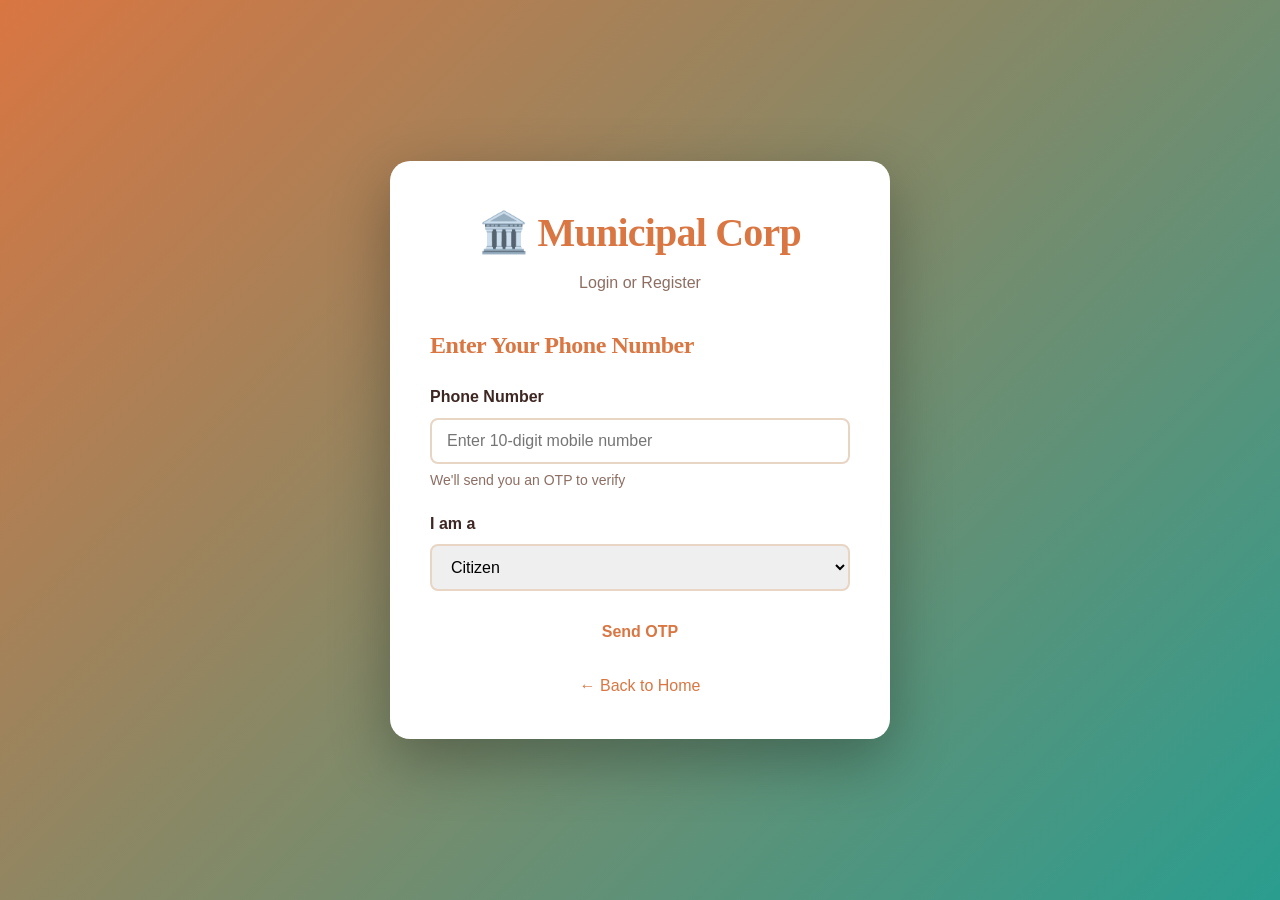
==== src/main/resources/static/contact-leader.html @ 9b00e2b2 "first commit" ====
<!DOCTYPE html>
<html lang="en">
<head>
    <meta charset="UTF-8">
    <meta name="viewport" content="width=device-width, initial-scale=1.0">
    <title>Contact Your Ward Officer - Municipal Corporation</title>
    <link rel="stylesheet" href="css/styles.css">
</head>
<body>
    <nav class="navbar">
        <div class="nav-container">
            <div class="nav-brand">
                <h2>🏛️ Municipal Corp</h2>
            </div>
            <div class="nav-menu">
                <span id="userName" class="user-name"></span>
                <button onclick="logout()" class="btn btn-secondary btn-sm">Logout</button>
            </div>
        </div>
    </nav>

    <div class="dashboard-container">
        <aside class="sidebar">
            <ul class="sidebar-menu">
                <li><a href="dashboard.html">📊 Dashboard</a></li>
                <li><a href="create-ticket.html">➕ New Complaint</a></li>
                <li><a href="my-tickets.html">📋 My Complaints</a></li>
                <li class="active"><a href="contact-leader.html">📞 Contact Ward Officer</a></li>
                <li><a href="profile.html">👤 Profile</a></li>
            </ul>
        </aside>

        <main class="main-content">
            <div class="contact-leader-container">
                <h1>Your Ward Officer</h1>
                
                <div id="leaderInfo" class="section">
                    <div class="loading">Loading ward officer information...</div>
                </div>
            </div>
        </main>
    </div>

    <!-- Alert Messages -->
    <div id="alertContainer"></div>

    <script src="js/common.js"></script>
    <script src="js/contact-leader.js"></script>
</body>
</html>
---- src/main/resources/static/css/styles.css ----
/* Global Variables - Rajasthan Inspired Theme */
:root {
    --primary-color: #D97642;        /* Warm terracotta/saffron */
    --secondary-color: #2A9D8F;      /* Teal/turquoise */
    --accent-color: #C9A961;         /* Golden ochre */
    --success-color: #2E7D32;        /* Warm green */
    --danger-color: #C62828;         /* Warm red */
    --warning-color: #F57C00;        /* Warm orange */
    --info-color: #0277BD;           /* Warm blue */
    --light-bg: #FFF8F0;             /* Warm ivory/cream */
    --border-color: #E8D5C4;         /* Warm beige */
    --text-color: #3E2723;           /* Warm dark brown */
    --text-muted: #8D6E63;           /* Warm brown */
    --card-shadow: 0 4px 12px rgba(217, 118, 66, 0.08);
    --hover-shadow: 0 8px 24px rgba(217, 118, 66, 0.12);
}

/* Reset & Base Styles */
* {
    margin: 0;
    padding: 0;
    box-sizing: border-box;
}

body {
    font-family: 'Segoe UI', 'Inter', -apple-system, BlinkMacSystemFont, sans-serif;
    line-height: 1.6;
    color: var(--text-color);
    background: var(--light-bg);
}

h1, h2, h3, h4, h5, h6 {
    font-family: 'Georgia', 'Merriweather', serif;
    font-weight: 600;
    letter-spacing: -0.02em;
}

/* Container */
.container {
    max-width: 1400px;
    margin: 0 auto;
}

/* Hero Section - Rajasthan Inspired */
.hero {
    background: linear-gradient(135deg, var(--primary-color) 0%, var(--secondary-color) 100%);
    color: white;
    padding: 80px 20px;
    text-align: center;
    border-radius: 0 0 30px 30px;
    position: relative;
    overflow: hidden;
}

.hero::before {
    content: '';
    position: absolute;
    top: 0;
    left: 0;
    right: 0;
    bottom: 0;
    background: repeating-linear-gradient(
        45deg,
        transparent,
        transparent 10px,
        rgba(255, 255, 255, 0.02) 10px,
        rgba(255, 255, 255, 0.02) 20px
    );
    pointer-events: none;
}

.hero-content {
    position: relative;
    z-index: 1;
}

.hero-content h1 {
    font-size: 3em;
    margin-bottom: 10px;
}

.hero-content h2 {
    font-size: 1.8em;
    font-weight: 300;
    margin-bottom: 10px;
}

.tagline {
    font-size: 1.2em;
    margin-bottom: 30px;
    opacity: 0.9;
}

.hero-actions {
    display: flex;
    gap: 15px;
    justify-content: center;
    flex-wrap: wrap;
}

/* Buttons */
.btn {
    display: inline-block;
    padding: 12px 30px;
    border-radius: 8px;
    text-decoration: none;
    font-weight: 600;
    transition: all 0.3s;
    border: none;
    cursor: pointer;
    font-size: 16px;
}

.btn-primary {
    background: white;
    color: var(--primary-color);
}

.btn-primary:hover {
    transform: translateY(-2px);
    box-shadow: 0 5px 15px rgba(0, 0, 0, 0.2);
}

/* Enhanced Add News Button - Rajasthan Style */
.btn-add-news {
    padding: 14px 35px !important;
    font-size: 1.1em !important;
    background: linear-gradient(135deg, var(--primary-color) 0%, var(--accent-color) 100%) !important;
    color: white !important;
    border: none !important;
    box-shadow: 0 4px 12px rgba(217, 118, 66, 0.3);
    transition: all 0.3s ease;
    display: inline-flex !important;
    align-items: center;
    gap: 8px;
    border-radius: 10px;
}

.btn-add-news:hover {
    transform: translateY(-3px) scale(1.05);
    box-shadow: 0 8px 20px rgba(217, 118, 66, 0.4);
    background: linear-gradient(135deg, var(--accent-color) 0%, var(--primary-color) 100%) !important;
}

.btn-add-news:active {
    transform: translateY(-1px);
}

.btn-secondary {
    background: white;
    color: var(--primary-color);
    border: 2px solid var(--primary-color);
}

.btn-secondary:hover {
    background: var(--primary-color);
    color: white;
}

.btn-block {
    width: 100%;
}

.btn-large {
    padding: 15px 40px;
    font-size: 18px;
}

.btn-sm {
    padding: 8px 16px;
    font-size: 14px;
}

/* Features Section */
.features {
    padding: 60px 20px;
    background: white;
}

.feature-grid {
    display: grid;
    grid-template-columns: repeat(auto-fit, minmax(300px, 1fr));
    gap: 30px;
    max-width: 1200px;
    margin: 0 auto;
}

.feature-card {
    background: white;
    padding: 30px;
    border-radius: 15px;
    text-align: center;
    transition: transform 0.3s, box-shadow 0.3s;
    border: 2px solid var(--border-color);
    box-shadow: var(--card-shadow);
}

.feature-card:hover {
    transform: translateY(-5px);
    box-shadow: var(--hover-shadow);
    border-color: var(--accent-color);
}

.feature-icon {
    font-size: 3em;
    margin-bottom: 15px;
}

.feature-card h3 {
    color: var(--primary-color);
    margin-bottom: 10px;
    font-size: 1.3em;
}

.feature-card p {
    color: var(--text-muted);
    line-height: 1.6;
}

/* Stats Section */
.stats {
    padding: 60px 20px;
    background: linear-gradient(135deg, var(--primary-color) 0%, var(--secondary-color) 100%);
    color: white;
}

.stats-grid {
    display: grid;
    grid-template-columns: repeat(auto-fit, minmax(200px, 1fr));
    gap: 30px;
    max-width: 1000px;
    margin: 0 auto;
    text-align: center;
}

.stat-card {
    padding: 20px;
}

.stat-number {
    font-size: 3em;
    font-weight: bold;
    margin-bottom: 10px;
}

.stat-card p {
    font-size: 1.1em;
    opacity: 0.9;
}

/* CTA Section */
.cta {
    padding: 80px 20px;
    text-align: center;
    background: white;
}

.cta h2 {
    font-size: 2.5em;
    color: var(--primary-color);
    margin-bottom: 10px;
}

.cta p {
    font-size: 1.2em;
    color: var(--text-muted);
    margin-bottom: 30px;
}

/* Footer */
footer {
    background: #2c3e50;
    color: white;
    text-align: center;
    padding: 30px 20px;
}

footer p {
    margin: 5px 0;
}

/* Auth Container */
.auth-container {
    min-height: 100vh;
    display: flex;
    align-items: center;
    justify-content: center;
    background: linear-gradient(135deg, var(--primary-color) 0%, var(--secondary-color) 100%);
    padding: 20px;
}

.auth-box {
    background: white;
    border-radius: 20px;
    padding: 40px;
    box-shadow: 0 20px 60px rgba(0, 0, 0, 0.3);
    max-width: 500px;
    width: 100%;
}

.auth-header {
    text-align: center;
    margin-bottom: 30px;
}

.auth-header h1 {
    color: var(--primary-color);
    font-size: 2.5em;
    margin-bottom: 5px;
}

.auth-header p {
    color: var(--text-muted);
}

.auth-step {
    display: none;
}

.auth-step.active {
    display: block;
}

.auth-step h2 {
    color: var(--primary-color);
    margin-bottom: 20px;
    font-size: 1.5em;
}

.info-text {
    color: var(--text-muted);
    margin-bottom: 20px;
    text-align: center;
}

.auth-footer {
    text-align: center;
    margin-top: 20px;
}

.auth-footer a {
    color: var(--primary-color);
    text-decoration: none;
}

/* Form Styles */
.form-group {
    margin-bottom: 20px;
}

.form-group label {
    display: block;
    margin-bottom: 8px;
    font-weight: 600;
    color: var(--text-color);
}

.form-group input,
.form-group select,
.form-group textarea {
    width: 100%;
    padding: 12px 15px;
    border-radius: 8px;
    border: 2px solid var(--border-color);
    font-size: 16px;
    transition: border-color 0.3s;
}

.form-group input:focus,
.form-group select:focus,
.form-group textarea:focus {
    outline: none;
    border-color: var(--primary-color);
}

.form-group small {
    display: block;
    margin-top: 5px;
    color: var(--text-muted);
    font-size: 14px;
}

.form-row {
    display: grid;
    grid-template-columns: repeat(auto-fit, minmax(200px, 1fr));
    gap: 20px;
}

/* Navbar */
.navbar {
    background: linear-gradient(135deg, var(--primary-color) 0%, var(--secondary-color) 100%);
    color: white;
    padding: 15px 0;
    box-shadow: 0 2px 10px rgba(0, 0, 0, 0.1);
}

.nav-container {
    max-width: 1400px;
    margin: 0 auto;
    padding: 0 20px;
    display: flex;
    justify-content: space-between;
    align-items: center;
}

.nav-brand h2 {
    margin: 0;
}

.nav-menu {
    display: flex;
    align-items: center;
    gap: 15px;
}

.user-name {
    font-weight: 600;
}

/* Dashboard Layout */
.dashboard-container {
    display: flex;
    min-height: calc(100vh - 60px);
}

.sidebar {
    width: 250px;
    background: white;
    box-shadow: 2px 0 10px rgba(0, 0, 0, 0.05);
    padding: 20px 0;
}

.sidebar-menu {
    list-style: none;
}

.sidebar-menu li {
    margin: 5px 0;
}

.sidebar-menu li a {
    display: block;
    padding: 15px 25px;
    color: var(--text-color);
    text-decoration: none;
    transition: all 0.3s;
    border-left: 4px solid transparent;
}

.sidebar-menu li a:hover,
.sidebar-menu li.active a {
    background: var(--light-bg);
    border-left-color: var(--primary-color);
    color: var(--primary-color);
}

/* Role-based visibility classes */
.hidden-for-leader {
    display: none !important;
}

.visible-for-citizen {
    display: list-item !important;
}

.main-content {
    flex: 1;
    padding: 30px;
    background: var(--light-bg);
}

/* Dashboard Header */
.dashboard-header {
    display: flex;
    justify-content: space-between;
    align-items: center;
    margin-bottom: 30px;
}

.dashboard-header h1 {
    color: var(--primary-color);
}

/* Stats Row */
.stats-row {
    display: grid;
    grid-template-columns: repeat(auto-fit, minmax(200px, 1fr));
    gap: 20px;
    margin-bottom: 30px;
}

.stat-box {
    background: white;
    padding: 25px;
    border-radius: 12px;
    box-shadow: var(--card-shadow);
    display: flex;
    align-items: center;
    gap: 15px;
    border: 2px solid var(--border-color);
    transition: all 0.3s ease;
}

.stat-box:hover {
    box-shadow: var(--hover-shadow);
    border-color: var(--accent-color);
}

.stat-icon {
    font-size: 2.5em;
    width: 60px;
    height: 60px;
    display: flex;
    align-items: center;
    justify-content: center;
    border-radius: 12px;
}

.stat-icon.open { background: #e3f2fd; }
.stat-icon.progress { background: #fff3cd; }
.stat-icon.resolved { background: #d4edda; }
.stat-icon.total { background: #f8f9fa; }

.stat-content h3 {
    font-size: 2em;
    margin-bottom: 5px;
}

.stat-content p {
    color: var(--text-muted);
    font-size: 0.9em;
}

/* Section */
.section {
    background: white;
    padding: 25px;
    border-radius: 12px;
    box-shadow: var(--card-shadow);
    margin-bottom: 20px;
    border: 2px solid var(--border-color);
    transition: all 0.3s ease;
}

.section:hover {
    box-shadow: var(--hover-shadow);
}

.section-header {
    display: flex;
    justify-content: space-between;
    align-items: center;
    margin-bottom: 20px;
}

.section-header h2 {
    color: var(--primary-color);
}

/* Tickets Container */
.tickets-container {
    display: grid;
    gap: 15px;
}

.ticket-card {
    background: white;
    padding: 20px;
    border-radius: 10px;
    border-left: 4px solid var(--primary-color);
    border: 2px solid var(--border-color);
    border-left: 4px solid var(--primary-color);
    cursor: pointer;
    transition: all 0.3s;
    box-shadow: var(--card-shadow);
}

.ticket-card:hover {
    transform: translateX(5px);
    box-shadow: var(--hover-shadow);
    border-color: var(--accent-color);
    border-left-color: var(--primary-color);
}

.ticket-header {
    display: flex;
    justify-content: space-between;
    align-items: start;
    margin-bottom: 10px;
}

.ticket-id {
    font-weight: bold;
    color: var(--primary-color);
}

.ticket-status {
    padding: 4px 12px;
    border-radius: 20px;
    font-size: 0.85em;
    font-weight: 600;
}

.ticket-status.OPEN { background: #e3f2fd; color: #1976d2; }
.ticket-status.IN_PROGRESS { background: #fff3cd; color: #856404; }
.ticket-status.RESOLVED { background: #d4edda; color: #155724; }
.ticket-status.CLOSED { background: #d6d8db; color: #383d41; }

.ticket-title {
    font-size: 1.1em;
    font-weight: 600;
    margin-bottom: 8px;
}

.ticket-meta {
    display: flex;
    gap: 15px;
    color: var(--text-muted);
    font-size: 0.9em;
}

/* File Upload */
.file-upload-area {
    border: 2px dashed var(--border-color);
    border-radius: 10px;
    padding: 30px;
    text-align: center;
    cursor: pointer;
    transition: all 0.3s;
}

.file-upload-area:hover {
    border-color: var(--primary-color);
    background: var(--light-bg);
}

.upload-icon {
    font-size: 3em;
    margin-bottom: 10px;
}

.preview-container {
    display: grid;
    grid-template-columns: repeat(auto-fill, minmax(150px, 1fr));
    gap: 15px;
    margin-top: 20px;
}

.preview-item {
    position: relative;
    border-radius: 10px;
    overflow: hidden;
}

.preview-item img {
    width: 100%;
    height: 150px;
    object-fit: cover;
}

.preview-remove {
    position: absolute;
    top: 5px;
    right: 5px;
    background: var(--danger-color);
    color: white;
    border: none;
    border-radius: 50%;
    width: 25px;
    height: 25px;
    cursor: pointer;
}

/* Alerts */
#alertContainer {
    position: fixed;
    top: 20px;
    right: 20px;
    z-index: 9999;
    max-width: 400px;
}

.alert {
    padding: 15px 20px;
    border-radius: 8px;
    margin-bottom: 10px;
    box-shadow: 0 3px 10px rgba(0, 0, 0, 0.2);
    animation: slideIn 0.3s;
}

@keyframes slideIn {
    from {
        transform: translateX(400px);
        opacity: 0;
    }
    to {
        transform: translateX(0);
        opacity: 1;
    }
}

.alert-success {
    background: var(--success-color);
    color: white;
}

.alert-error {
    background: var(--danger-color);
    color: white;
}

.alert-info {
    background: var(--info-color);
    color: white;
}

/* Loading */
.loading {
    text-align: center;
    padding: 40px;
    color: var(--text-muted);
}

/* Comments Section */
.comments-section {
    background: white;
    padding: 25px;
    border-radius: 12px;
    margin-top: 20px;
}

.comments-container {
    margin: 20px 0;
}

.comment-item {
    background: var(--light-bg);
    padding: 15px;
    border-radius: 8px;
    margin-bottom: 15px;
}

.comment-header {
    display: flex;
    justify-content: space-between;
    margin-bottom: 10px;
}

.comment-author {
    font-weight: 600;
    color: var(--primary-color);
}

.comment-date {
    color: var(--text-muted);
    font-size: 0.9em;
}

.add-comment-form {
    margin-top: 20px;
}

.add-comment-form textarea {
    width: 100%;
    padding: 12px;
    border: 2px solid var(--border-color);
    border-radius: 8px;
    margin-bottom: 10px;
    font-family: inherit;
}

/* Responsive */
@media (max-width: 768px) {
    .dashboard-container {
        flex-direction: column;
    }
    
    .sidebar {
        width: 100%;
    }
    
    .hero-content h1 {
        font-size: 2em;
    }
    
    .dashboard-header {
        flex-direction: column;
        align-items: flex-start;
        gap: 15px;
    }
}

.char-count {
    float: right;
    font-size: 0.85em;
}

.form-actions {
    display: flex;
    gap: 15px;
    justify-content: flex-end;
    margin-top: 30px;
}
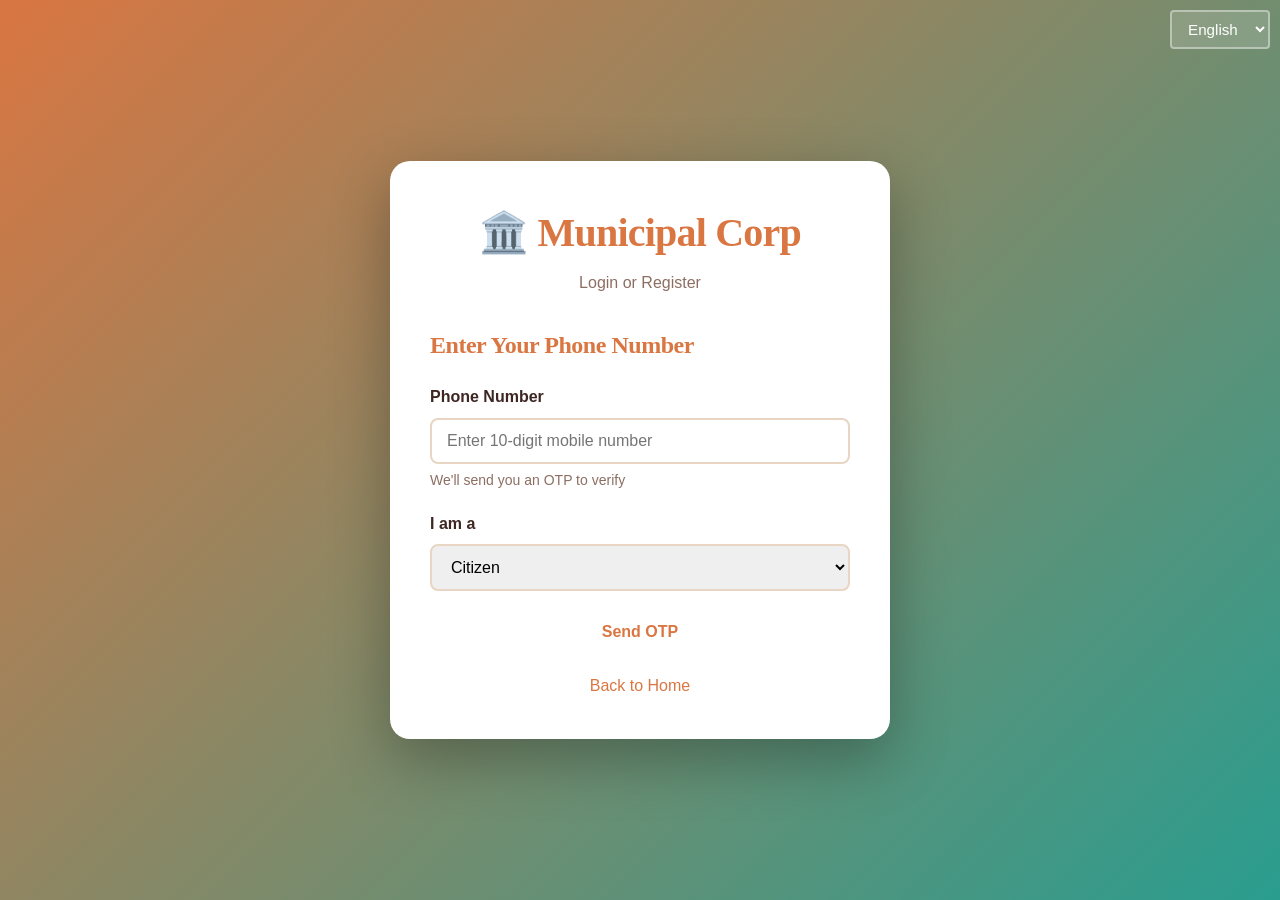
==== commit 1cfa7ee2: "bug fixes, added hindi language support, optimised UI for mobile phone and tablets" ====
--- a/src/main/resources/static/contact-leader.html
+++ b/src/main/resources/static/contact-leader.html
@@ -5,16 +5,22 @@
     <meta name="viewport" content="width=device-width, initial-scale=1.0">
     <title>Contact Your Ward Officer - Municipal Corporation</title>
     <link rel="stylesheet" href="css/styles.css">
+    <script src="js/lang.js"></script>
 </head>
 <body>
     <nav class="navbar">
         <div class="nav-container">
+            <button id="hamburger-menu-btn" title="Toggle Menu">
+                <span></span>
+                <span></span>
+                <span></span>
+            </button>
             <div class="nav-brand">
                 <h2>🏛️ Municipal Corp</h2>
             </div>
             <div class="nav-menu">
                 <span id="userName" class="user-name"></span>
-                <button onclick="logout()" class="btn btn-secondary btn-sm">Logout</button>
+                <button onclick="logout()" class="btn btn-secondary btn-sm" data-i18n="nav.logout">Logout</button>
             </div>
         </div>
     </nav>
@@ -22,20 +28,20 @@
     <div class="dashboard-container">
         <aside class="sidebar">
             <ul class="sidebar-menu">
-                <li><a href="dashboard.html">📊 Dashboard</a></li>
-                <li><a href="create-ticket.html">➕ New Complaint</a></li>
-                <li><a href="my-tickets.html">📋 My Complaints</a></li>
-                <li class="active"><a href="contact-leader.html">📞 Contact Ward Officer</a></li>
-                <li><a href="profile.html">👤 Profile</a></li>
+                <li><a href="dashboard.html" data-i18n="nav.dashboard">📊 Dashboard</a></li>
+                <li><a href="create-ticket.html" data-i18n="nav.newComplaint">➕ New Complaint</a></li>
+                <li><a href="my-tickets.html" data-i18n="nav.myComplaints">📋 My Complaints</a></li>
+                <li class="active"><a href="contact-leader.html" data-i18n="nav.contactOfficer">📞 Contact Ward Officer</a></li>
+                <li><a href="profile.html" data-i18n="nav.profile">👤 Profile</a></li>
             </ul>
         </aside>
 
         <main class="main-content">
             <div class="contact-leader-container">
-                <h1>Your Ward Officer</h1>
+                <h1 data-i18n="contact.title">Your Ward Officer</h1>
                 
                 <div id="leaderInfo" class="section">
-                    <div class="loading">Loading ward officer information...</div>
+                    <div class="loading" data-i18n="contact.loading">Loading ward officer information...</div>
                 </div>
             </div>
         </main>
--- a/src/main/resources/static/css/styles.css
+++ b/src/main/resources/static/css/styles.css
@@ -98,6 +98,76 @@
     flex-wrap: wrap;
 }
 
+/* Mobile-first Hero Section */
+@media (max-width: 1024px) {
+    .hero {
+        padding: 60px 15px;
+    }
+    
+    .hero-content h1 {
+        font-size: 2.2em;
+    }
+    
+    .hero-content h2 {
+        font-size: 1.4em;
+    }
+    
+    .tagline {
+        font-size: 1em;
+    }
+}
+
+@media (max-width: 768px) {
+    .hero {
+        padding: 40px 15px;
+        border-radius: 0 0 20px 20px;
+    }
+    
+    .hero-content h1 {
+        font-size: 1.8em;
+        margin-bottom: 8px;
+    }
+    
+    .hero-content h2 {
+        font-size: 1.2em;
+        margin-bottom: 12px;
+    }
+    
+    .tagline {
+        font-size: 0.95em;
+        margin-bottom: 20px;
+    }
+    
+    .hero-actions {
+        gap: 10px;
+    }
+}
+
+@media (max-width: 480px) {
+    .hero {
+        padding: 30px 12px;
+    }
+    
+    .hero-content h1 {
+        font-size: 1.5em;
+    }
+    
+    .hero-content h2 {
+        font-size: 1.05em;
+    }
+    
+    .tagline {
+        font-size: 0.9em;
+    }
+    
+    /* Position language toggle to avoid overlap on mobile */
+    #languageToggle,
+    #languageToggleTop {
+        top: 8px !important;
+        right: 8px !important;
+    }
+}
+
 /* Buttons */
 .btn {
     display: inline-block;
@@ -343,6 +413,47 @@
     text-decoration: none;
 }
 
+/* Mobile Auth Styles */
+@media (max-width: 768px) {
+    .auth-box {
+        padding: 30px 20px;
+        border-radius: 15px;
+        margin: 0 15px;
+    }
+    
+    .auth-header h1 {
+        font-size: 1.8em;
+    }
+    
+    .auth-step h2 {
+        font-size: 1.3em;
+    }
+    
+    .info-text {
+        font-size: 0.95em;
+    }
+}
+
+@media (max-width: 480px) {
+    .auth-box {
+        padding: 20px 15px;
+        border-radius: 12px;
+        margin: 0 10px;
+    }
+    
+    .auth-header h1 {
+        font-size: 1.5em;
+    }
+    
+    .auth-header {
+        margin-bottom: 20px;
+    }
+    
+    .auth-step h2 {
+        font-size: 1.1em;
+    }
+}
+
 /* Form Styles */
 .form-group {
     margin-bottom: 20px;
@@ -386,6 +497,20 @@
     gap: 20px;
 }
 
+@media (max-width: 768px) {
+    .form-row {
+        grid-template-columns: repeat(auto-fit, minmax(150px, 1fr));
+        gap: 15px;
+    }
+}
+
+@media (max-width: 480px) {
+    .form-row {
+        grid-template-columns: 1fr;
+        gap: 12px;
+    }
+}
+
 /* Navbar */
 .navbar {
     background: linear-gradient(135deg, var(--primary-color) 0%, var(--secondary-color) 100%);
@@ -401,26 +526,189 @@
     display: flex;
     justify-content: space-between;
     align-items: center;
+    flex-wrap: wrap;
+    gap: 15px;
+    width: 100%;
 }
 
 .nav-brand h2 {
     margin: 0;
+    font-size: 1.5em;
+    word-break: break-word;
+    flex-shrink: 0;
 }
 
 .nav-menu {
     display: flex;
     align-items: center;
     gap: 15px;
+    flex-wrap: wrap;
+    justify-content: flex-end;
+    flex: 1 0 auto;
+    min-width: 0;
 }
 
 .user-name {
     font-weight: 600;
+    font-size: 0.95em;
+    word-break: break-word;
+    max-width: 150px;
+    overflow: hidden;
+    text-overflow: ellipsis;
+    white-space: nowrap;
+    flex-shrink: 0;
+    min-width: auto;
+    display: inline-block;
+    height: 1.5em;
+}
+
+/* Mobile Navbar Styles */
+@media (max-width: 768px) {
+    .nav-container {
+        padding: 0 15px;
+        gap: 12px;
+    }
+    
+    .nav-brand h2 {
+        font-size: 1.2em;
+    }
+    
+    .nav-menu {
+        gap: 12px;
+        flex-wrap: wrap;
+        justify-content: flex-end;
+        width: 100%;
+    }
+    
+    .user-name {
+        font-size: 0.85em;
+        max-width: 120px;
+    }
+    
+    .btn-sm {
+        padding: 8px 12px;
+        font-size: 0.9em;
+    }
+}
+
+@media (max-width: 600px) {
+    .nav-container {
+        gap: 10px;
+        padding: 0 12px;
+    }
+    
+    .nav-menu {
+        gap: 10px;
+        flex-wrap: wrap;
+        width: 100%;
+        justify-content: flex-end;
+    }
+    
+    .user-name {
+        font-size: 0.8em;
+        max-width: 120px;
+        flex-basis: auto;
+    }
+    
+    .btn-sm {
+        padding: 6px 10px;
+        font-size: 0.85em;
+        flex-shrink: 0;
+    }
+}
+
+@media (max-width: 480px) {
+    .navbar {
+        padding: 12px 0;
+    }
+    
+    .nav-container {
+        padding: 0 12px;
+        gap: 8px;
+        flex-wrap: wrap;
+    }
+    
+    .nav-brand h2 {
+        font-size: 0.95em;
+        flex-basis: 100%;
+        flex-shrink: 0;
+    }
+    
+    .nav-menu {
+        gap: 8px;
+        flex-wrap: wrap;
+        width: 100%;
+        justify-content: flex-end;
+        align-items: center;
+    }
+    
+    .user-name {
+        font-size: 0.7em;
+        max-width: 120px;
+        flex-shrink: 0;
+        min-width: auto;
+        display: inline-block;
+    }
+    
+    .btn-sm {
+        padding: 5px 8px;
+        font-size: 0.7em;
+        flex-shrink: 0;
+        white-space: nowrap;
+    }
+}
+
+/* Hamburger Menu Button */
+#hamburger-menu-btn {
+    display: none;
+    flex-direction: column;
+    gap: 5px;
+    background: none;
+    border: none;
+    cursor: pointer;
+    padding: 8px;
+    margin-right: 10px;
+    align-items: center;
+    justify-content: center;
+}
+
+#hamburger-menu-btn span {
+    display: block;
+    width: 25px;
+    height: 3px;
+    background: white;
+    border-radius: 2px;
+    transition: all 0.3s ease;
+}
+
+/* Mobile Overlay for Sidebar */
+@media (max-width: 768px) {
+    .dashboard-container::before {
+        content: '';
+        position: fixed;
+        left: 0;
+        top: 60px;
+        width: 100%;
+        height: calc(100vh - 60px);
+        background: rgba(0, 0, 0, 0);
+        z-index: 998;
+        opacity: 0;
+        pointer-events: none;
+        transition: all 0.3s ease;
+    }
+    
+    .dashboard-container.sidebar-open::before {
+        background: rgba(0, 0, 0, 0.5);
+        opacity: 1;
+        pointer-events: all;
+    }
 }
 
 /* Dashboard Layout */
 .dashboard-container {
     display: flex;
     min-height: calc(100vh - 60px);
+    flex-wrap: wrap;
 }
 
 .sidebar {
@@ -428,6 +716,54 @@
     background: white;
     box-shadow: 2px 0 10px rgba(0, 0, 0, 0.05);
     padding: 20px 0;
+    overflow-y: auto;
+    max-height: calc(100vh - 60px);
+    flex-shrink: 0;
+    transition: all 0.3s ease;
+}
+
+@media (max-width: 1024px) {
+    .sidebar {
+        width: 220px;
+    }
+}
+
+@media (max-width: 900px) {
+    .sidebar {
+        width: 200px;
+    }
+}
+
+@media (max-width: 768px) {
+    #hamburger-menu-btn {
+        display: flex;
+    }
+    
+    .sidebar {
+        position: fixed;
+        left: 0;
+        top: 60px;
+        width: 70%;
+        max-width: 300px;
+        height: calc(100vh - 60px);
+        max-height: none;
+        z-index: 999;
+        transform: translateX(-100%);
+        box-shadow: 2px 0 15px rgba(0, 0, 0, 0.2);
+        overflow-y: auto;
+        padding: 12px 0;
+    }
+    
+    .sidebar.mobile-open {
+        transform: translateX(0);
+    }
+}
+
+@media (max-width: 480px) {
+    .sidebar {
+        width: 80%;
+        padding: 8px 0;
+    }
 }
 
 .sidebar-menu {
@@ -445,6 +781,7 @@
     text-decoration: none;
     transition: all 0.3s;
     border-left: 4px solid transparent;
+    word-break: break-word;
 }
 
 .sidebar-menu li a:hover,
@@ -467,6 +804,57 @@
     flex: 1;
     padding: 30px;
     background: var(--light-bg);
+    overflow-x: hidden;
+    min-width: 0;
+    box-sizing: border-box;
+}
+
+@media (max-width: 768px) {
+    .main-content {
+        padding: 20px;
+        width: 100%;
+    }
+}
+
+@media (max-width: 480px) {
+    .main-content {
+        padding: 15px;
+        width: 100%;
+    }
+}
+
+/* Mobile Dashboard Styles */
+@media (max-width: 768px) {
+    .dashboard-container {
+        flex-direction: column;
+    }
+    
+    .sidebar {
+        width: 100%;
+        padding: 15px 0;
+        max-height: auto;
+        box-shadow: 0 2px 10px rgba(0, 0, 0, 0.05);
+    }
+    
+    .sidebar-menu li a {
+        padding: 12px 15px;
+        font-size: 0.95em;
+    }
+    
+    .main-content {
+        padding: 20px;
+    }
+}
+
+@media (max-width: 480px) {
+    .sidebar-menu li a {
+        padding: 10px 12px;
+        font-size: 0.9em;
+    }
+    
+    .main-content {
+        padding: 15px;
+    }
 }
 
 /* Dashboard Header */
@@ -487,6 +875,20 @@
     grid-template-columns: repeat(auto-fit, minmax(200px, 1fr));
     gap: 20px;
     margin-bottom: 30px;
+}
+
+@media (max-width: 768px) {
+    .stats-row {
+        grid-template-columns: repeat(auto-fit, minmax(150px, 1fr));
+        gap: 15px;
+    }
+}
+
+@media (max-width: 480px) {
+    .stats-row {
+        grid-template-columns: 1fr;
+        gap: 12px;
+    }
 }
 
 .stat-box {
@@ -617,6 +1019,14 @@
     gap: 15px;
     color: var(--text-muted);
     font-size: 0.9em;
+    flex-wrap: wrap;
+}
+
+@media (max-width: 480px) {
+    .ticket-meta {
+        gap: 10px;
+        font-size: 0.85em;
+    }
 }
 
 /* File Upload */
@@ -644,6 +1054,20 @@
     grid-template-columns: repeat(auto-fill, minmax(150px, 1fr));
     gap: 15px;
     margin-top: 20px;
+}
+
+@media (max-width: 768px) {
+    .preview-container {
+        grid-template-columns: repeat(auto-fill, minmax(120px, 1fr));
+        gap: 12px;
+    }
+}
+
+@media (max-width: 480px) {
+    .preview-container {
+        grid-template-columns: repeat(auto-fill, minmax(100px, 1fr));
+        gap: 10px;
+    }
 }
 
 .preview-item {
@@ -678,6 +1102,20 @@
     right: 20px;
     z-index: 9999;
     max-width: 400px;
+    width: 90%;
+    max-width: min(400px, 90vw);
+    left: auto;
+    right: 20px;
+}
+
+@media (max-width: 480px) {
+    #alertContainer {
+        top: 10px;
+        right: 10px;
+        left: 10px;
+        width: auto;
+        max-width: calc(100% - 20px);
+    }
 }
 
 .alert {
@@ -798,6 +1236,60 @@
 .form-actions {
     display: flex;
     gap: 15px;
+    flex-wrap: wrap;
+    margin-top: 20px;
+}
+
+/* Mobile Form Styles */
+@media (max-width: 768px) {
+    .form-group {
+        margin-bottom: 15px;
+    }
+    
+    .form-group label {
+        margin-bottom: 6px;
+        font-size: 0.95em;
+    }
+    
+    .form-control {
+        font-size: 1em;
+        padding: 10px;
+    }
+    
+    .form-actions {
+        gap: 10px;
+        margin-top: 15px;
+    }
+    
+    .btn {
+        padding: 10px 15px;
+        font-size: 0.95em;
+        flex: 1;
+        min-width: 120px;
+    }
+}
+
+@media (max-width: 480px) {
+    .form-group label {
+        font-size: 0.9em;
+    }
+    
+    .form-control {
+        font-size: 1em;
+        padding: 9px;
+    }
+    
+    .form-actions {
+        gap: 8px;
+        flex-direction: column;
+    }
+    
+    .btn {
+        width: 100%;
+        padding: 12px 10px;
+        font-size: 0.9em;
+    }
+}
     justify-content: flex-end;
     margin-top: 30px;
 }
